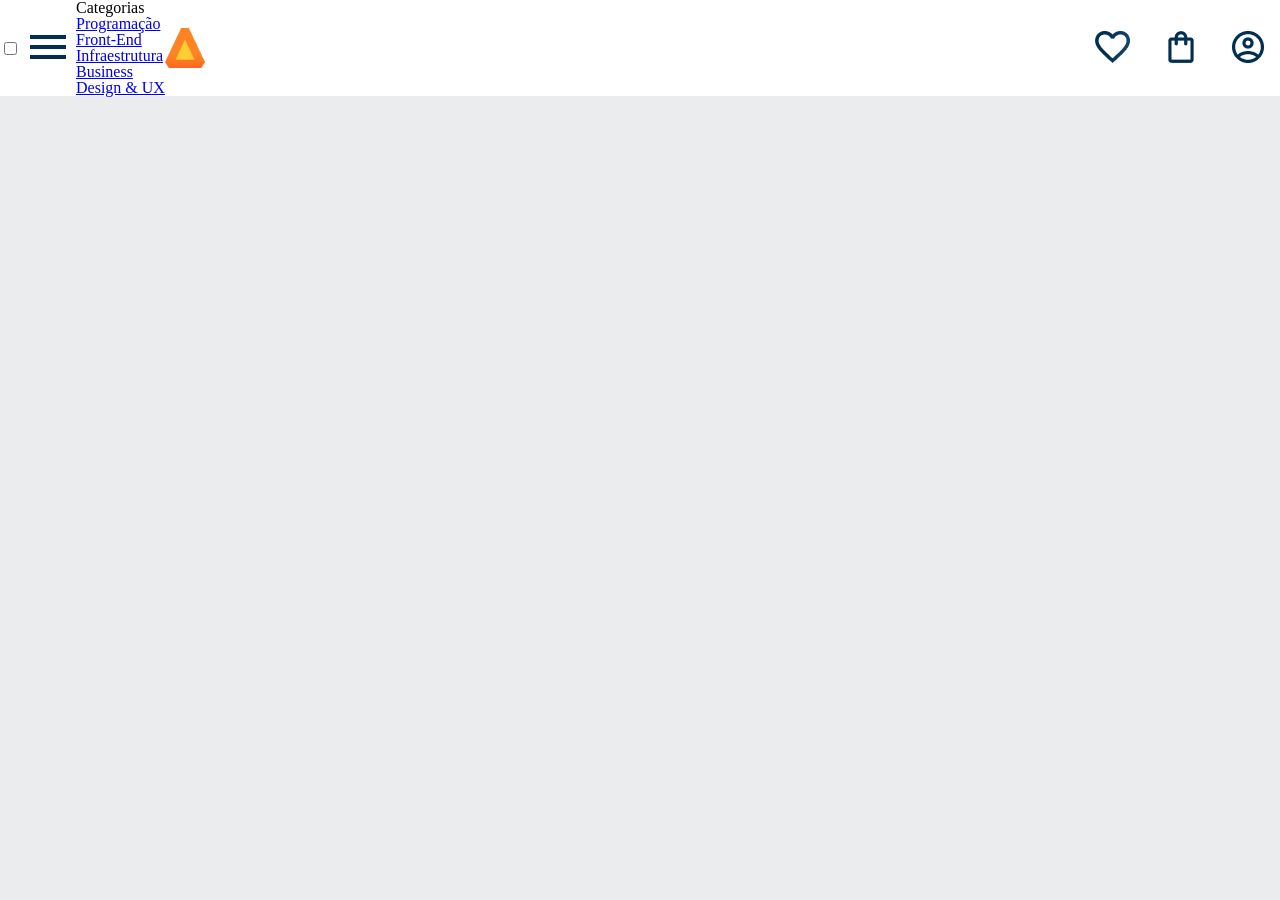
==== index.html @ ff4a8922 "Add files via upload" ====
<!DOCTYPE html>
<html lang="pt-br">
<head>
    <meta charset="UTF-8">
    <meta name="viewport" content="width=device-width, initial-scale=1.0">
    <title>Alura Books</title>
    <link rel="stylesheet" href="style.css">
    <link rel="stylesheet" href="reset.css">
</head>
<body>
    <header class="cabecalho">
        <div class="container">
            <input type="checkbox" id="menu" class="container-botao">
            <label for="menu">
                <span class="cabecalho-menu-hamburguer container-imagem"></span>
            </label>
            <ul class="lista-menu">
                <li class="lista-menu-titulo">Categorias</li>
                <li class="lista-item">
                     <a href="#" class="lista-menu-link">Programação</a>
                </li>
                <li class="lista-item">
                    <a href="#" class="lista-menu-link">Front-End</a>
               </li>
               <li class="lista-item">
                <a href="#" class="lista-menu-link">Infraestrutura</a>
           </li>
           <li class="lista-item">
            <a href="#" class="lista-menu-link">Business</a>
       </li>
       <li class="lista-item">
        <a href="#" class="lista-menu-link">Design & UX</a>
   </li>
            </ul>
            <img src="imagem/Logo.png" alt="Logo da AluraBooks">
         </div>
        <div class="container">
            <a href="#"><img src="imagem/Favoritos.png" alt="Meus Favoritos" class="container-imagem"></a>
            <a href="#"><img src="imagem/Sacola.png" alt="Minha Sacola" class="container-imagem"></a>
            <a href="#"><img src="imagem/Perfil.png" alt="Meu Perfil" class="container-imagem"></a>
         </div>
    </header>
</body>
</html>
---- style.css ----
@import url("styles/header.css");
:root{
    --cor-de-fundo: #EBECEE;
    --branco: #FFFFFF;
}
body {
    background-color: var(--cor-de-fundo);
}
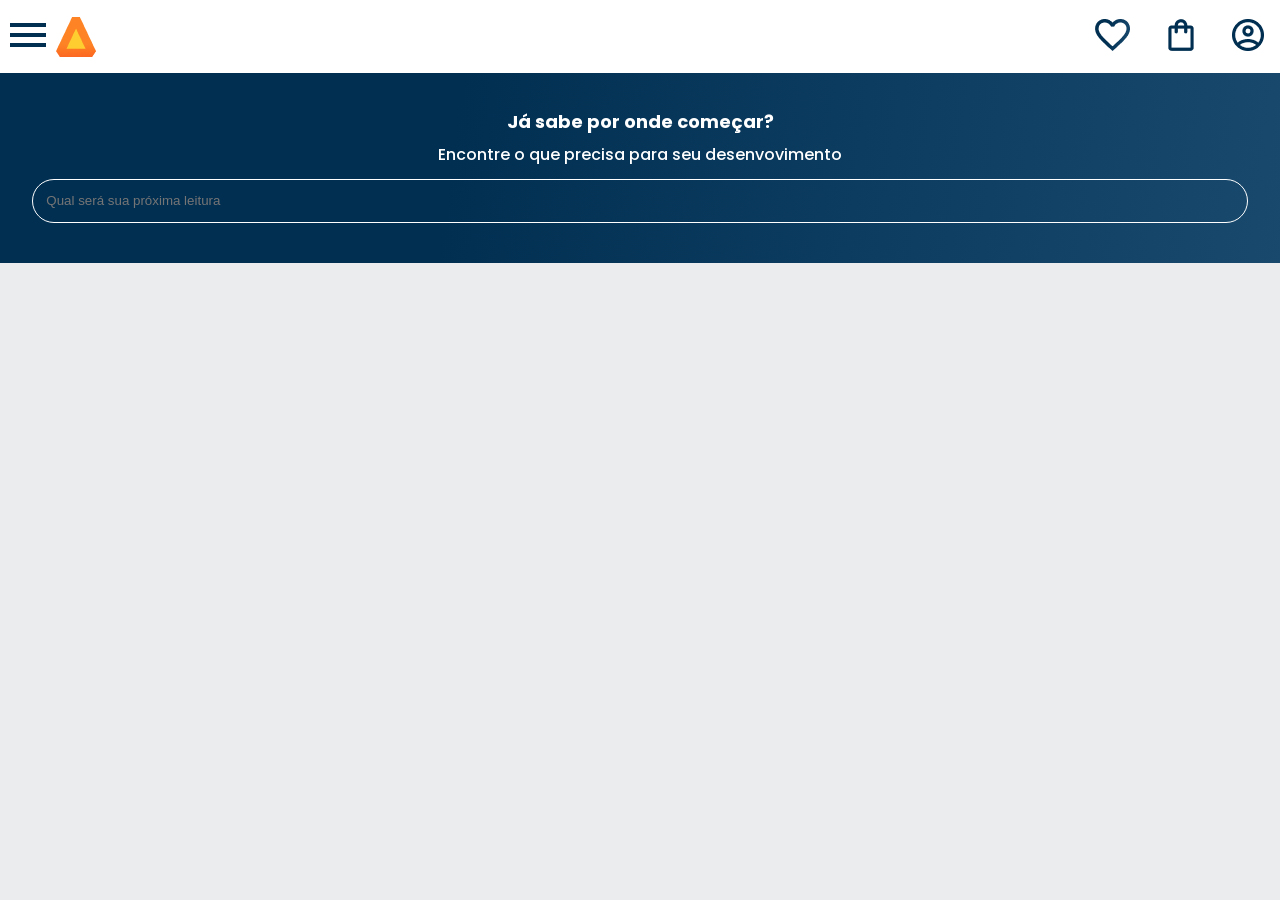
==== commit 1aeae7f6: "Add files via upload" ====
--- a/index.html
+++ b/index.html
@@ -4,8 +4,11 @@
     <meta charset="UTF-8">
     <meta name="viewport" content="width=device-width, initial-scale=1.0">
     <title>Alura Books</title>
+    <link rel="stylesheet" href="reset.css">
+    <link rel="preconnect" href="https://fonts.googleapis.com">
+    <link rel="preconnect" href="https://fonts.gstatic.com" crossorigin>
+    <link href="https://fonts.googleapis.com/css2?family=Poppins:ital,wght@0,100;0,200;0,300;0,400;0,500;0,600;0,700;0,800;0,900;1,100;1,200;1,300;1,400;1,500;1,600;1,700;1,800;1,900&display=swap" rel="stylesheet">  
     <link rel="stylesheet" href="style.css">
-    <link rel="stylesheet" href="reset.css">
 </head>
 <body>
     <header class="cabecalho">
@@ -40,5 +43,10 @@
             <a href="#"><img src="imagem/Perfil.png" alt="Meu Perfil" class="container-imagem"></a>
          </div>
     </header>
+    <section class="banner">
+        <h2 class="banner-titulo"> Já sabe por onde começar?</h2>
+        <p class="banner-texto">Encontre o que precisa para seu desenvovimento</p>
+        <input type="search" class="banner-pesquisa" placeholder="Qual será sua próxima leitura">
+    </section>
 </body>
 </html>
--- a/style.css
+++ b/style.css
@@ -1,9 +1,16 @@
 @import url("styles/header.css");
+@import url("styles/banner.css");
 :root{
     --cor-de-fundo: #EBECEE;
     --branco: #FFFFFF;
+    --laranja: #EB9B00;
+    --azul-degrade: linear-gradient(97.54deg, #002F52 35.49%, #326589  165.37%);
+    --fonte-principal:"Poppins";
 }
 body {
     background-color: var(--cor-de-fundo);
+    font-family: var(--fonte-principal);
+    font-size: 16px;
+    font-weight: 400;
 }
 
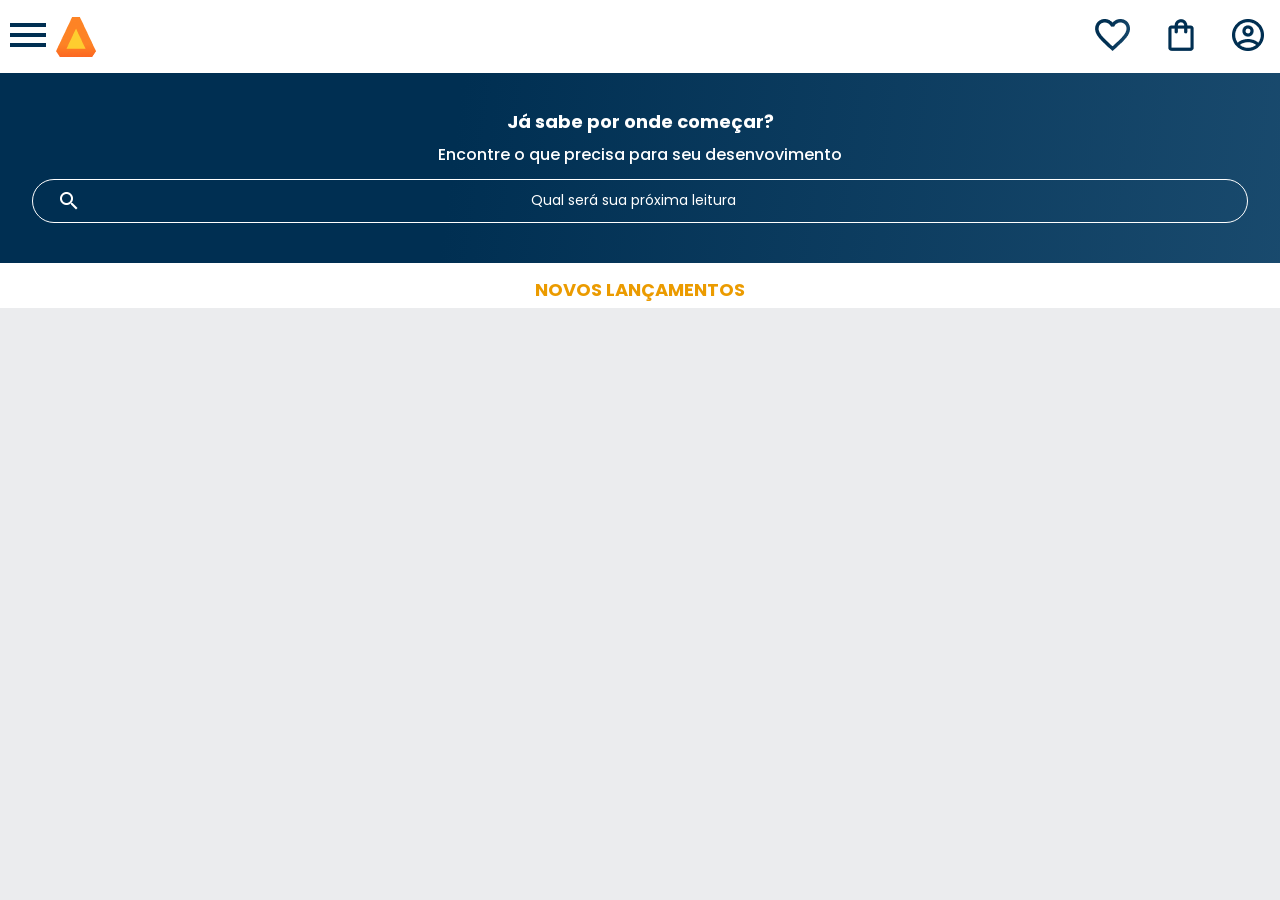
==== commit 480f54c3: "Add files via upload" ====
--- a/index.html
+++ b/index.html
@@ -48,5 +48,8 @@
         <p class="banner-texto">Encontre o que precisa para seu desenvovimento</p>
         <input type="search" class="banner-pesquisa" placeholder="Qual será sua próxima leitura">
     </section>
+    <section class="carrossel">
+        <h2 class="carrossel-titulo">Novos lançamentos</h2>
+    </section>
 </body>
 </html>
--- a/style.css
+++ b/style.css
@@ -1,5 +1,6 @@
 @import url("styles/header.css");
 @import url("styles/banner.css");
+@import url("styles/carrossel.css");
 :root{
     --cor-de-fundo: #EBECEE;
     --branco: #FFFFFF;
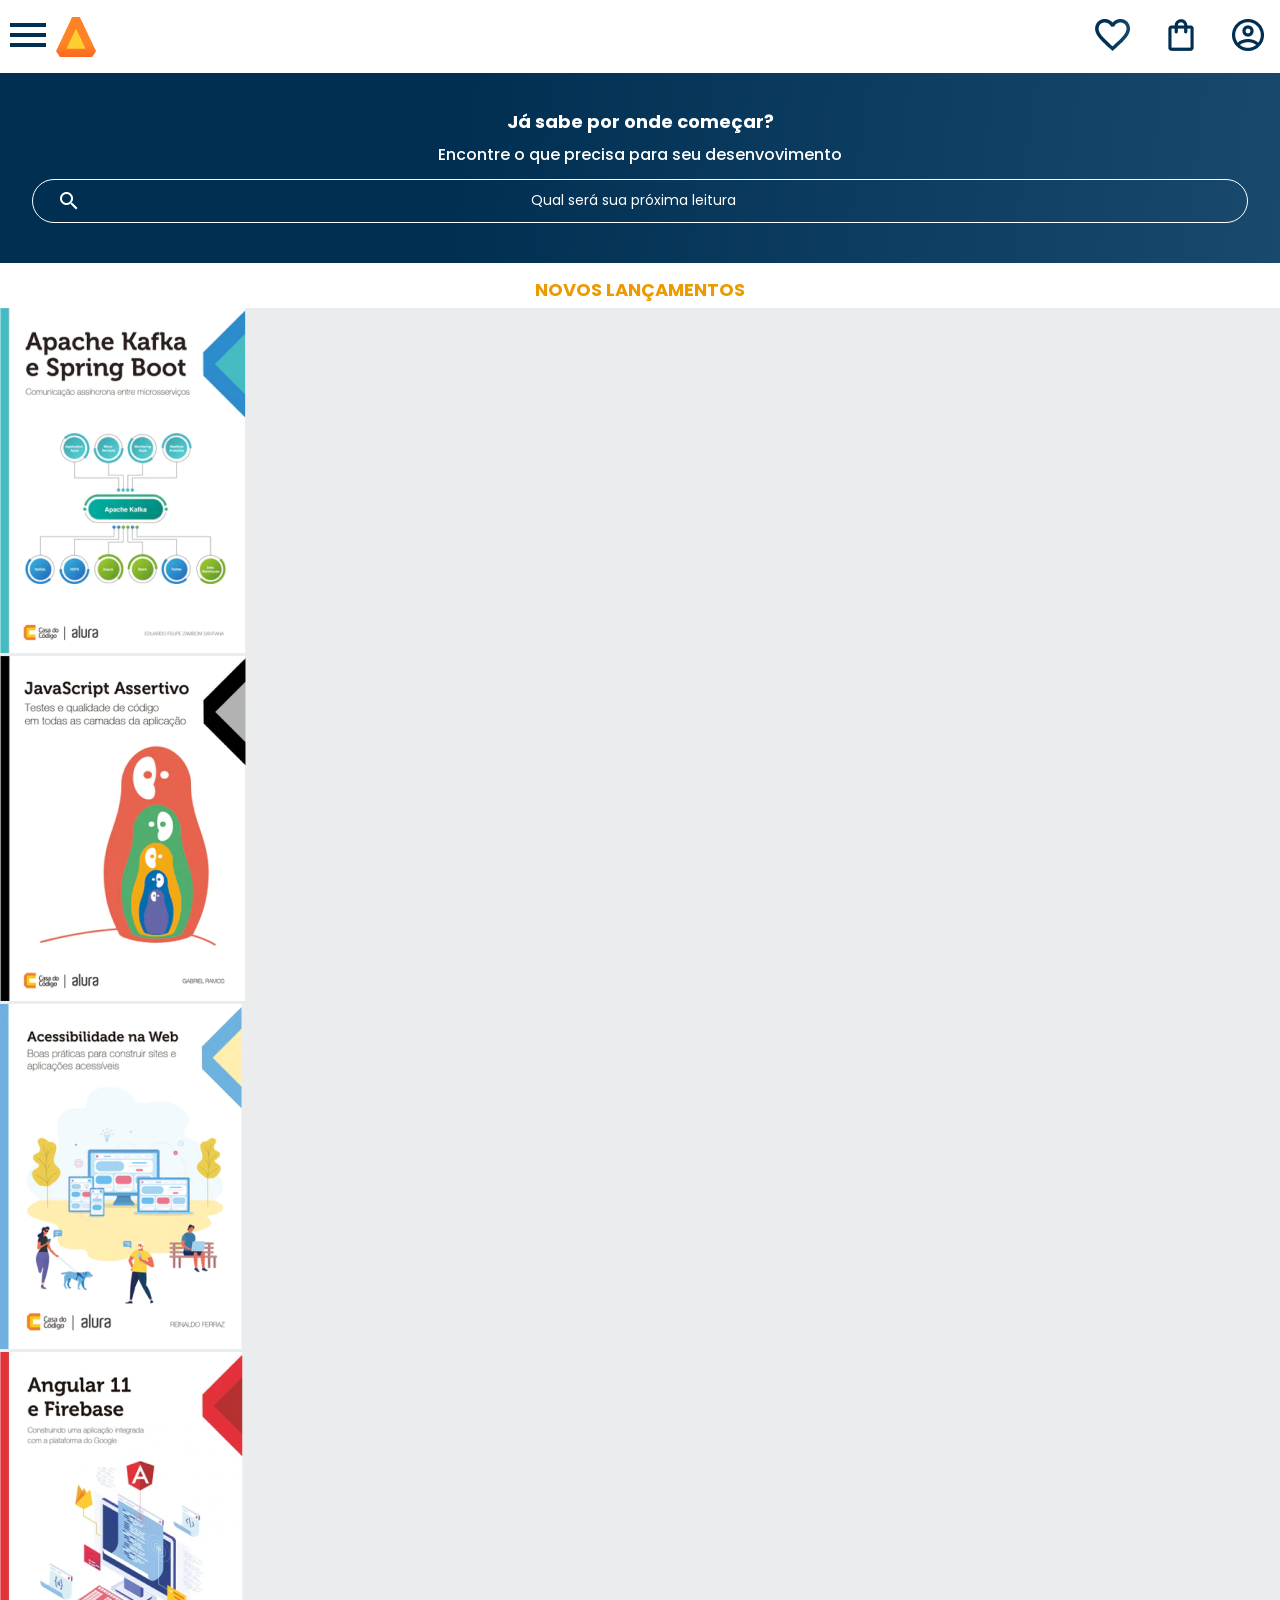
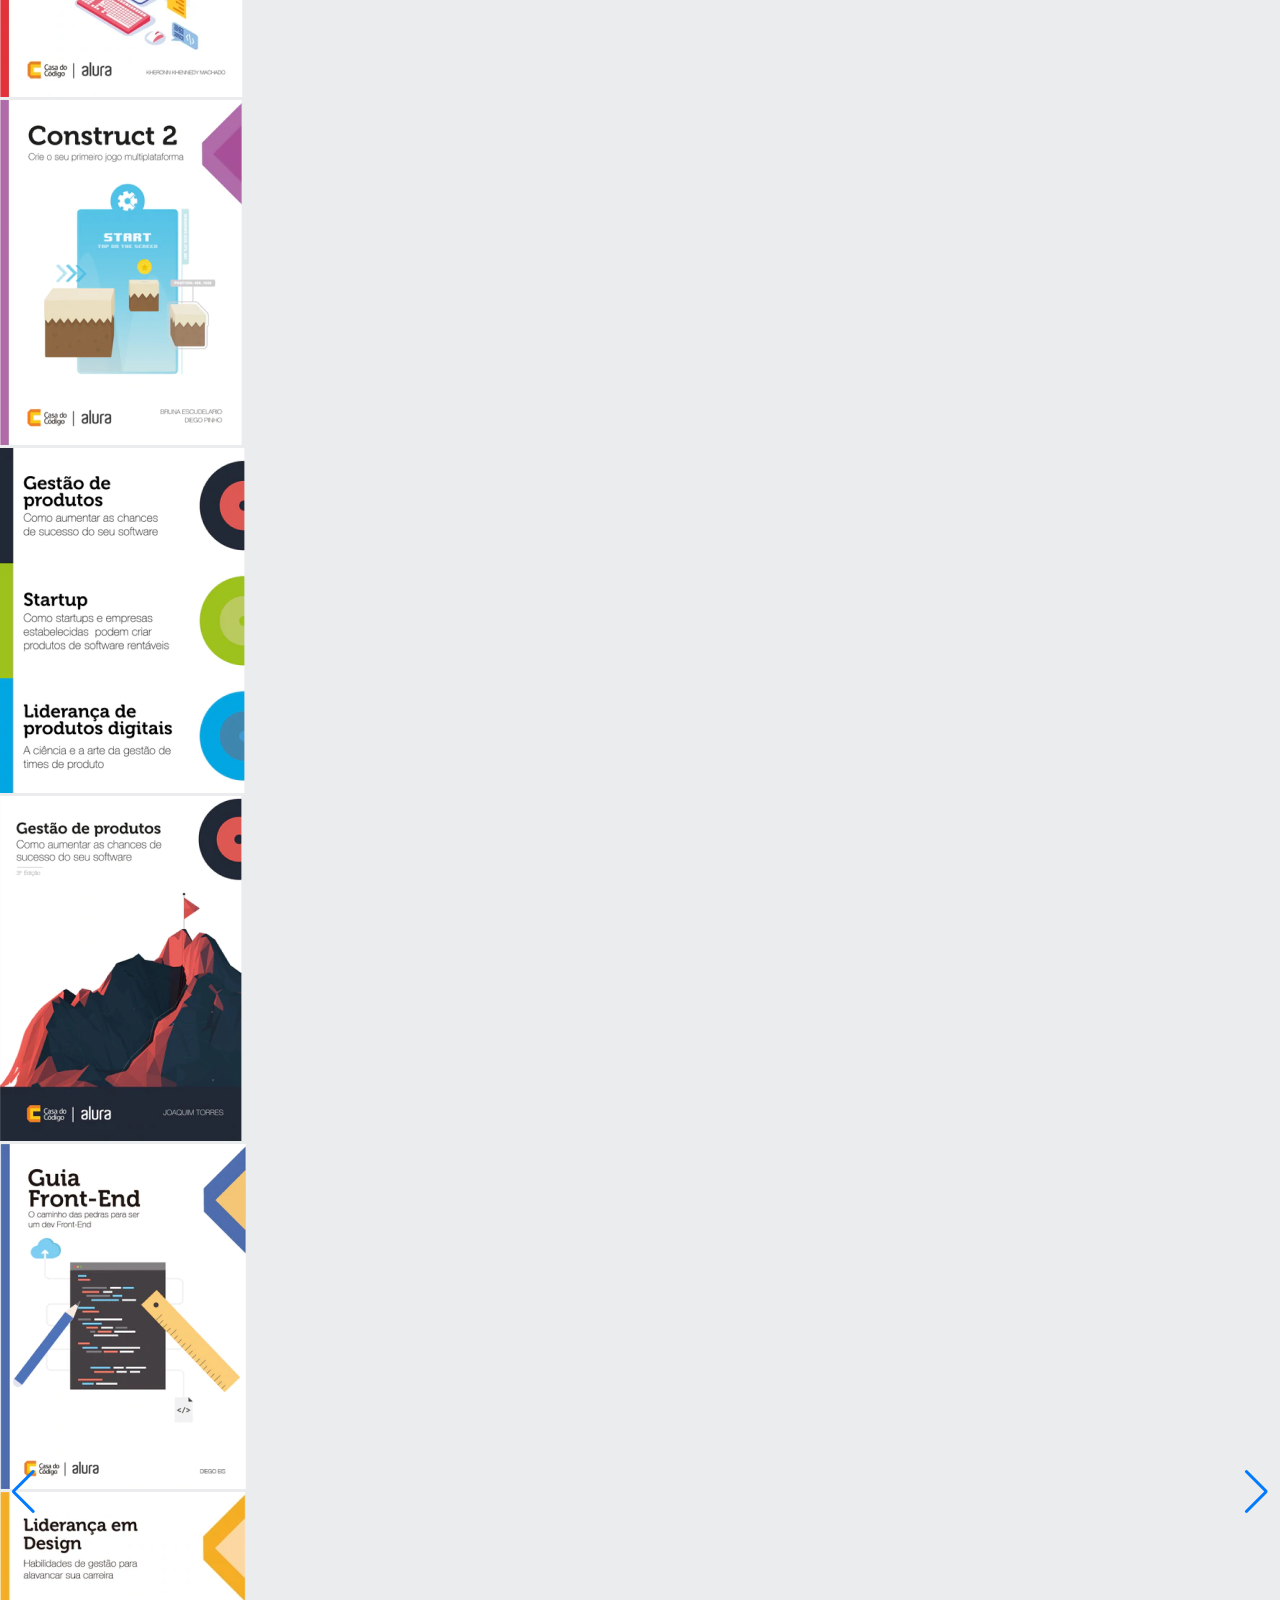
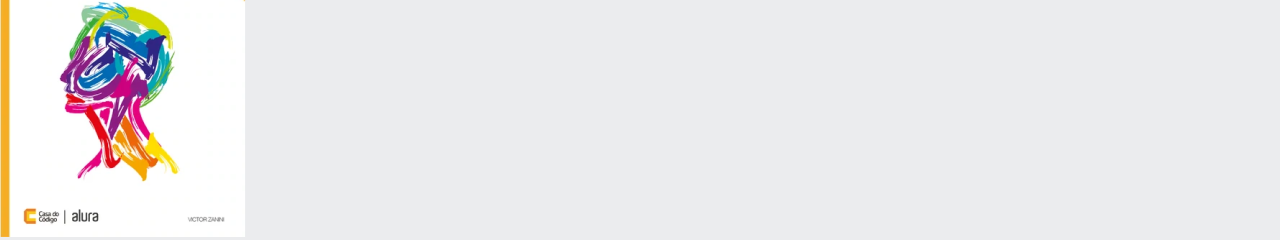
==== commit 0a9e9d16: "Add files via upload" ====
--- a/index.html
+++ b/index.html
@@ -1,5 +1,6 @@
 <!DOCTYPE html>
 <html lang="pt-br">
+
 <head>
     <meta charset="UTF-8">
     <meta name="viewport" content="width=device-width, initial-scale=1.0">
@@ -7,9 +8,13 @@
     <link rel="stylesheet" href="reset.css">
     <link rel="preconnect" href="https://fonts.googleapis.com">
     <link rel="preconnect" href="https://fonts.gstatic.com" crossorigin>
-    <link href="https://fonts.googleapis.com/css2?family=Poppins:ital,wght@0,100;0,200;0,300;0,400;0,500;0,600;0,700;0,800;0,900;1,100;1,200;1,300;1,400;1,500;1,600;1,700;1,800;1,900&display=swap" rel="stylesheet">  
+    <link
+        href="https://fonts.googleapis.com/css2?family=Poppins:ital,wght@0,100;0,200;0,300;0,400;0,500;0,600;0,700;0,800;0,900;1,100;1,200;1,300;1,400;1,500;1,600;1,700;1,800;1,900&display=swap"
+        rel="stylesheet">
+    <link rel="stylesheet" href="https://cdn.jsdelivr.net/npm/swiper@11/swiper-bundle.min.css" />
     <link rel="stylesheet" href="style.css">
 </head>
+
 <body>
     <header class="cabecalho">
         <div class="container">
@@ -20,28 +25,28 @@
             <ul class="lista-menu">
                 <li class="lista-menu-titulo">Categorias</li>
                 <li class="lista-item">
-                     <a href="#" class="lista-menu-link">Programação</a>
+                    <a href="#" class="lista-menu-link">Programação</a>
                 </li>
                 <li class="lista-item">
                     <a href="#" class="lista-menu-link">Front-End</a>
-               </li>
-               <li class="lista-item">
-                <a href="#" class="lista-menu-link">Infraestrutura</a>
-           </li>
-           <li class="lista-item">
-            <a href="#" class="lista-menu-link">Business</a>
-       </li>
-       <li class="lista-item">
-        <a href="#" class="lista-menu-link">Design & UX</a>
-   </li>
+                </li>
+                <li class="lista-item">
+                    <a href="#" class="lista-menu-link">Infraestrutura</a>
+                </li>
+                <li class="lista-item">
+                    <a href="#" class="lista-menu-link">Business</a>
+                </li>
+                <li class="lista-item">
+                    <a href="#" class="lista-menu-link">Design & UX</a>
+                </li>
             </ul>
             <img src="imagem/Logo.png" alt="Logo da AluraBooks">
-         </div>
+        </div>
         <div class="container">
             <a href="#"><img src="imagem/Favoritos.png" alt="Meus Favoritos" class="container-imagem"></a>
             <a href="#"><img src="imagem/Sacola.png" alt="Minha Sacola" class="container-imagem"></a>
             <a href="#"><img src="imagem/Perfil.png" alt="Meu Perfil" class="container-imagem"></a>
-         </div>
+        </div>
     </header>
     <section class="banner">
         <h2 class="banner-titulo"> Já sabe por onde começar?</h2>
@@ -50,6 +55,36 @@
     </section>
     <section class="carrossel">
         <h2 class="carrossel-titulo">Novos lançamentos</h2>
+        <div class="swiper">
+            <div class="swiper-wrapper">
+                <!-- Slides -->
+                <div class="swiper-slide"><img src="imagem/ApacheKafka.png" alt="Livro sobre Apache Kafka do AluraBooks"</div>
+                <div class="swiper-slide"><img src="imagem/Javascript.png" alt="Livro sobre Javascript do AluraBooks"</div>
+                <div class="swiper-slide"><img src="imagem/Acessibilidade.png" alt="Livro sobre Acessibilidade do AluraBooks"</div>
+                <div class="swiper-slide"><img src="imagem/Angular.png" alt="Livro sobre Angular do AluraBooks"</div>
+                <div class="swiper-slide"><img src="imagem/Construct2.png" alt="Livro sobre Construct2 do AluraBooks"</div>
+                <div class="swiper-slide"><img src="imagem/Gestão.png" alt="Livro sobre Gestão do AluraBooks"</div>
+                <div class="swiper-slide"><img src="imagem/Gestão2.png" alt="Livro sobre Gestão 2 do AluraBooks"</div>
+                <div class="swiper-slide"><img src="imagem/Guia Front-end.png" alt="Livro sobre Front-End do AluraBooks"</div>
+                <div class="swiper-slide"><img src="imagem/Liderança.png" alt="Livro sobre Liderança do AluraBooks"</div>
+            </div>
+            <!-- If we need pagination -->
+            <div class="swiper-pagination"></div>
+
+            <!-- If we need navigation buttons -->
+            <div class="swiper-button-prev"></div>
+            <div class="swiper-button-next"></div>
+
+            <!-- If we need scrollbar -->
+            <div class="swiper-scrollbar"></div>
+        </div>
     </section>
+    <script src="https://cdn.jsdelivr.net/npm/swiper@11/swiper-bundle.min.js"></script>
+    <script>
+    const swiper = new Swiper('.swiper', {
+        speed: 400,
+        spaceBetween: 100,
+      });</script>
 </body>
+
 </html>
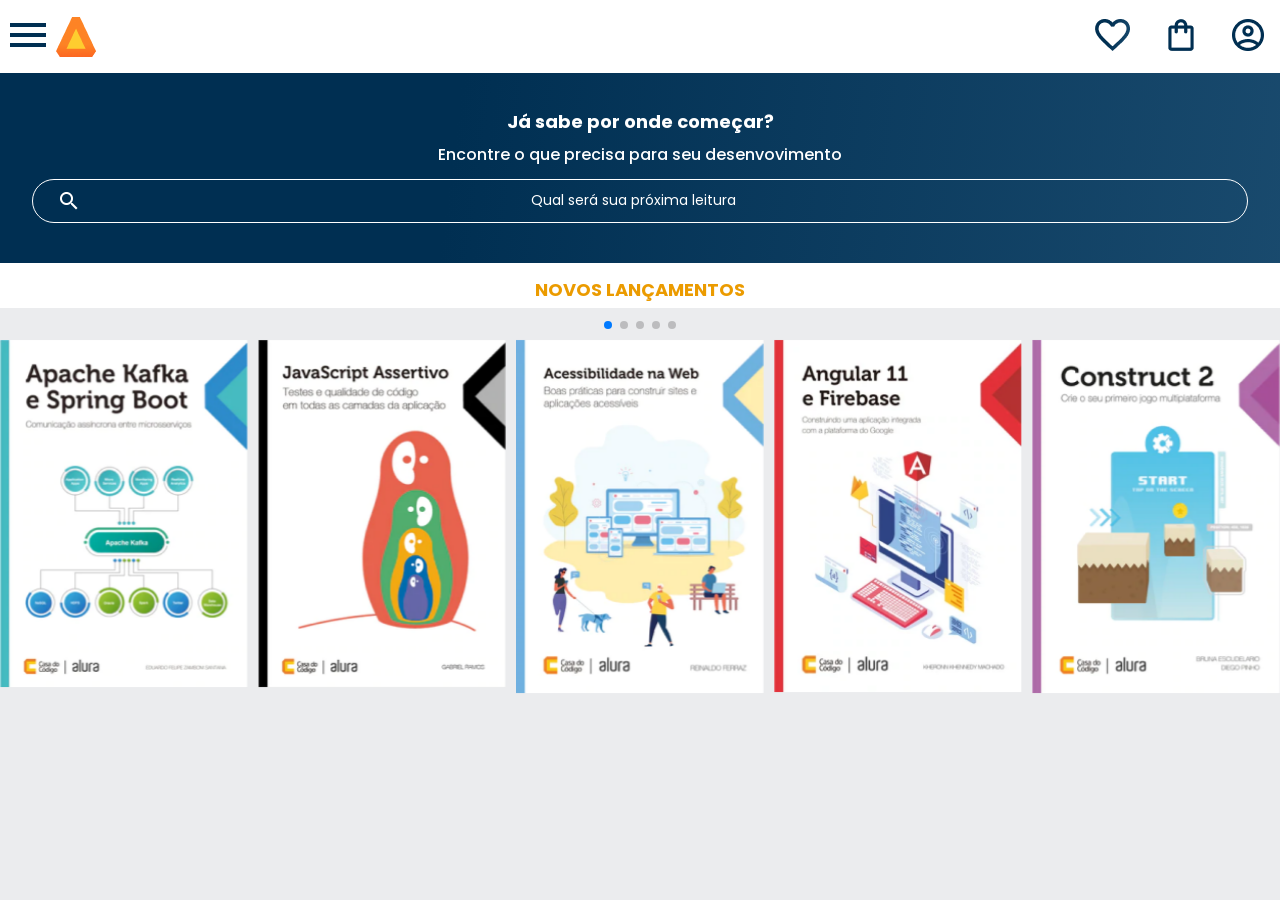
==== commit a4c3f9df: "Add files via upload" ====
--- a/index.html
+++ b/index.html
@@ -56,35 +56,40 @@
     <section class="carrossel">
         <h2 class="carrossel-titulo">Novos lançamentos</h2>
         <div class="swiper">
+            <div class="swiper-pagination"></div>
             <div class="swiper-wrapper">
                 <!-- Slides -->
-                <div class="swiper-slide"><img src="imagem/ApacheKafka.png" alt="Livro sobre Apache Kafka do AluraBooks"</div>
-                <div class="swiper-slide"><img src="imagem/Javascript.png" alt="Livro sobre Javascript do AluraBooks"</div>
-                <div class="swiper-slide"><img src="imagem/Acessibilidade.png" alt="Livro sobre Acessibilidade do AluraBooks"</div>
-                <div class="swiper-slide"><img src="imagem/Angular.png" alt="Livro sobre Angular do AluraBooks"</div>
-                <div class="swiper-slide"><img src="imagem/Construct2.png" alt="Livro sobre Construct2 do AluraBooks"</div>
-                <div class="swiper-slide"><img src="imagem/Gestão.png" alt="Livro sobre Gestão do AluraBooks"</div>
-                <div class="swiper-slide"><img src="imagem/Gestão2.png" alt="Livro sobre Gestão 2 do AluraBooks"</div>
-                <div class="swiper-slide"><img src="imagem/Guia Front-end.png" alt="Livro sobre Front-End do AluraBooks"</div>
-                <div class="swiper-slide"><img src="imagem/Liderança.png" alt="Livro sobre Liderança do AluraBooks"</div>
+                <div class="swiper-slide"><img src="imagem/ApacheKafka.png"
+                        alt="Livro sobre Apache Kafka do AluraBooks"></div>
+                <div class="swiper-slide"><img src="imagem/Javascript.png" alt="Livro sobre Javascript do AluraBooks">
+                </div>
+                <div class="swiper-slide"><img src="imagem/Acessibilidade.png"
+                        alt="Livro sobre Acessibilidade do AluraBooks"></div>
+                <div class="swiper-slide"><img src="imagem/Angular.png" alt="Livro sobre Angular do AluraBooks"></div>
+                <div class="swiper-slide"><img src="imagem/Construct2.png" alt="Livro sobre Construct2 do AluraBooks">
+                </div>
+                <div class="swiper-slide"><img src="imagem/Gestão.png" alt="Livro sobre Gestão do AluraBooks"></div>
+                <div class="swiper-slide"><img src="imagem/Gestão2.png" alt="Livro sobre Gestão 2 do AluraBooks"></div>
+                <div class="swiper-slide"><img src="imagem/Guia Front-end.png"
+                        alt="Livro sobre Front-End do AluraBooks"></div>
+                <div class="swiper-slide"><img src="imagem/Liderança.png" alt="Livro sobre Liderança do AluraBooks">
+                </div>
             </div>
-            <!-- If we need pagination -->
-            <div class="swiper-pagination"></div>
-
-            <!-- If we need navigation buttons -->
+    
             <div class="swiper-button-prev"></div>
             <div class="swiper-button-next"></div>
-
-            <!-- If we need scrollbar -->
-            <div class="swiper-scrollbar"></div>
         </div>
     </section>
     <script src="https://cdn.jsdelivr.net/npm/swiper@11/swiper-bundle.min.js"></script>
     <script>
-    const swiper = new Swiper('.swiper', {
-        speed: 400,
-        spaceBetween: 100,
-      });</script>
+        const swiper = new Swiper('.swiper', {
+            spaceBetween: 10,
+            slidesPerView: 5,
+            pagination: {
+                el: '.swiper-pagination',
+                type: 'bullets',
+            },
+        });</script>
 </body>
 
 </html>
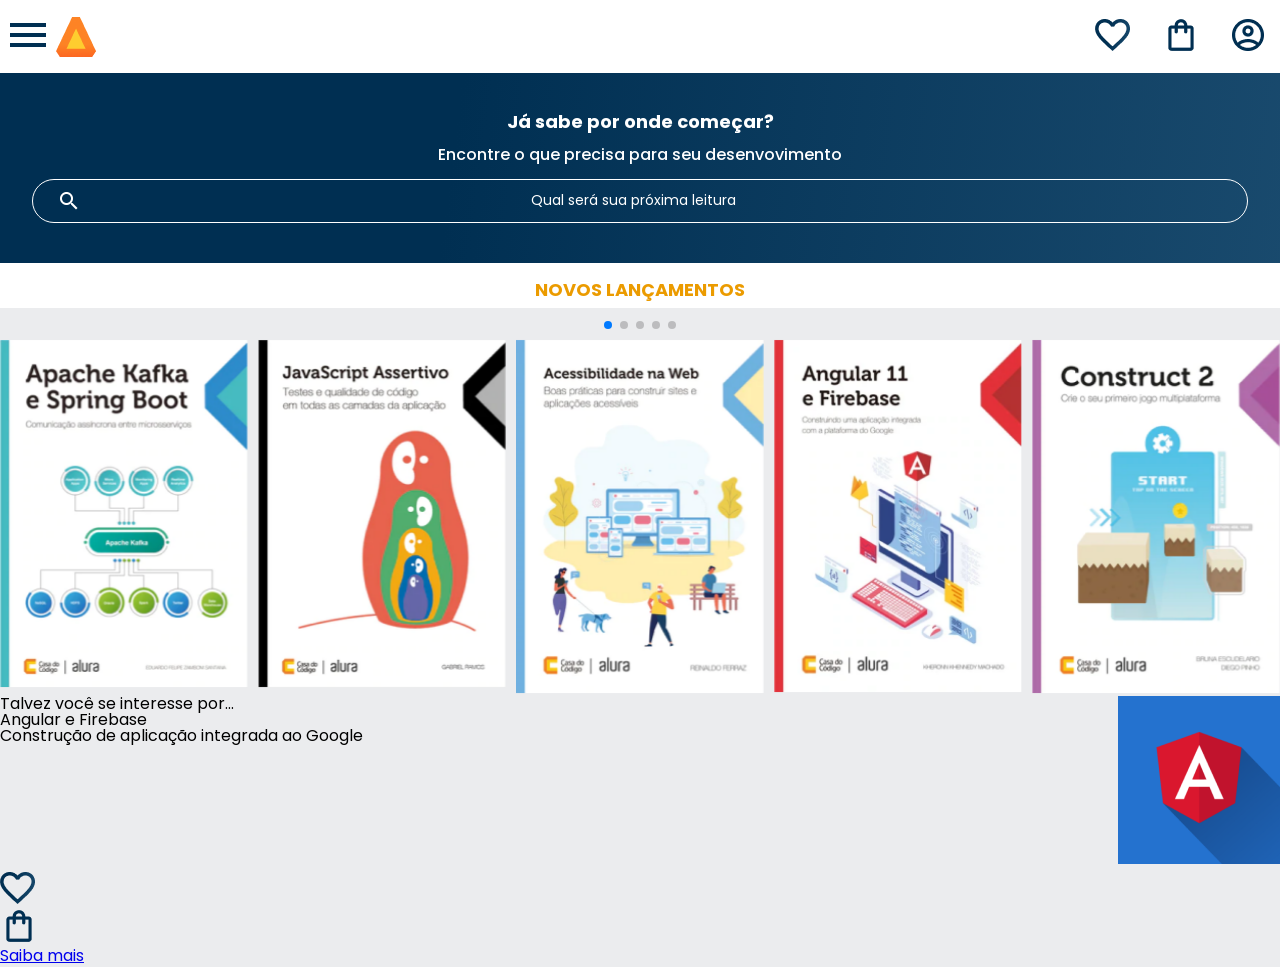
==== commit 5480f4e0: "Add files via upload" ====
--- a/index.html
+++ b/index.html
@@ -75,10 +75,26 @@
                 <div class="swiper-slide"><img src="imagem/Liderança.png" alt="Livro sobre Liderança do AluraBooks">
                 </div>
             </div>
-    
             <div class="swiper-button-prev"></div>
             <div class="swiper-button-next"></div>
         </div>
+<div class="card">
+    <div class="card-descricao">
+        <div class="descricao">
+            <h3 class="descricao-titulo">Talvez você se interesse por...</h3>
+            <h2 class="descricao-titulo-livro">Angular e Firebase</h2>
+            <p class="descricao-teste">Construção de aplicação integrada ao Google</p>
+        </div>
+        <img src="./imagem/Angular2.png" class="descricao-imagem">
+    </div>
+    <div class="card-botoes">
+        <ul class="botoes">
+        <li class="botoes-item"><img src="./imagem/Favoritos.png" alt="Favoritar livro"></li>
+        <li class="botoes-item"><img src="./imagem/Sacola.png" alt="Adicionar à sacola"></li>
+        </ul>
+        <a href="#" class="botoes-ancora">Saiba mais</a>
+    </div>
+</div>
     </section>
     <script src="https://cdn.jsdelivr.net/npm/swiper@11/swiper-bundle.min.js"></script>
     <script>
--- a/style.css
+++ b/style.css
@@ -14,4 +14,8 @@
     font-size: 16px;
     font-weight: 400;
 }
-
+.card-descricao{
+    display: flex;
+    justify-content: space-between;
+    margin-bottom: 0.5em;
+}
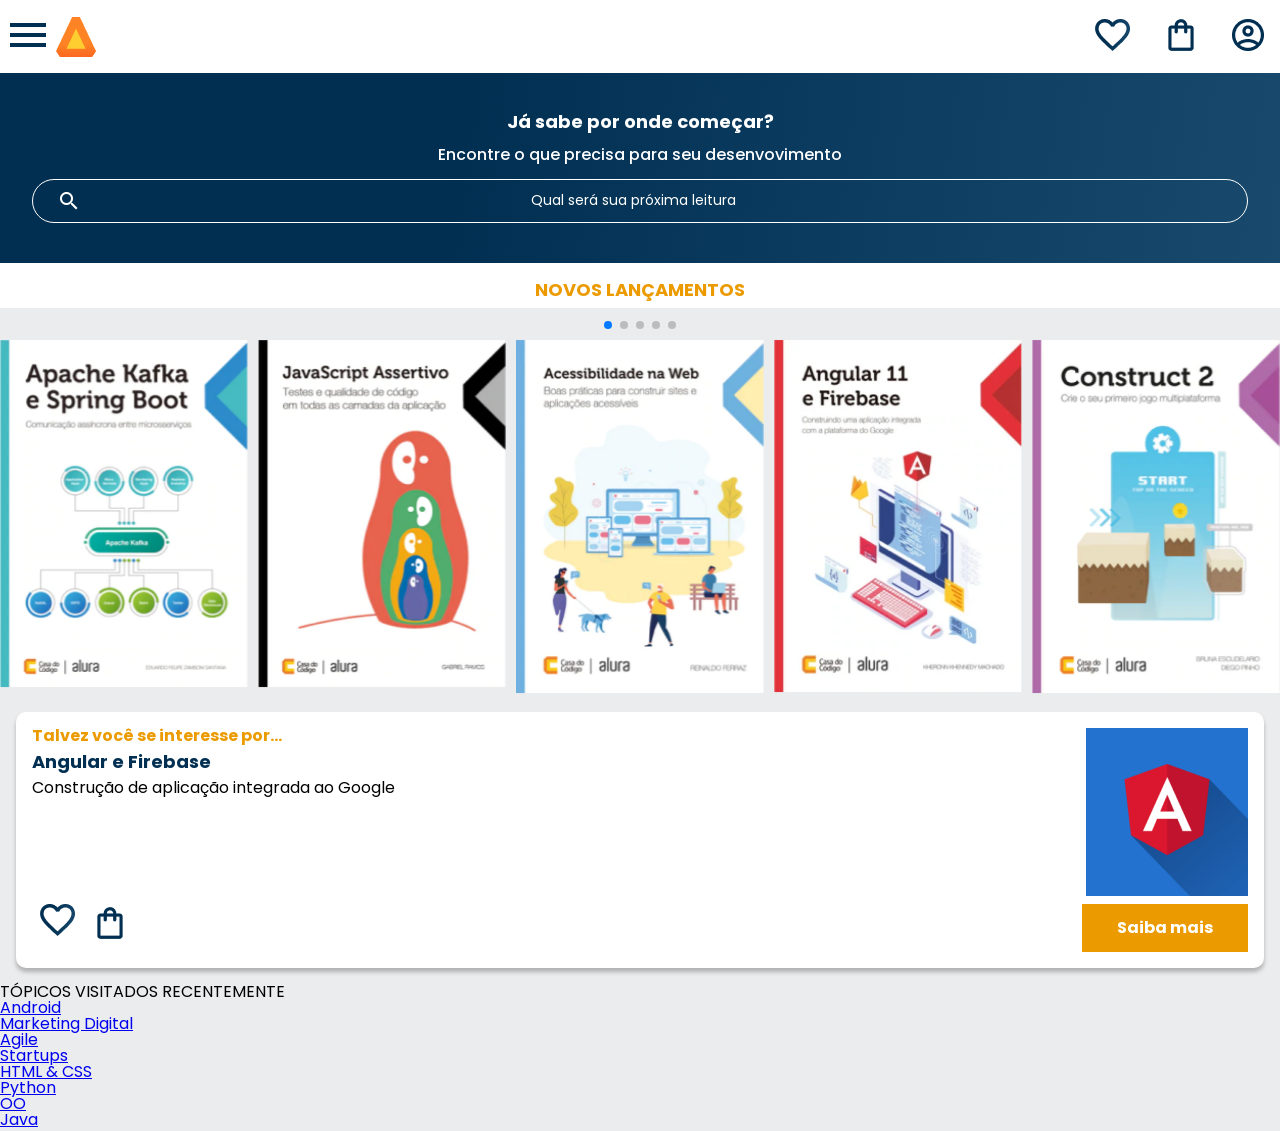
==== commit 467939f5: "Add files via upload" ====
--- a/index.html
+++ b/index.html
@@ -96,6 +96,35 @@
     </div>
 </div>
     </section>
+    <section class="topicos">
+        <h2 class="topico-titulo">TÓPICOS VISITADOS RECENTEMENTE</h2>
+        <ul class="topicos-lista">
+            <li class="topicos-item">
+                <a href="#" class="topicos-link">Android</a>
+            </li>
+            <li class="topicos-item">
+                <a href="#" class="topicos-link">Marketing Digital</a>
+            </li>
+            <li class="topicos-item">
+                <a href="#" class="topicos-link">Agile</a>
+            </li>
+            <li class="topicos-item">
+                <a href="#" class="topicos-link">Startups</a>
+            </li>
+            <li class="topicos-item">
+                <a href="#" class="topicos-link">HTML & CSS</a>
+            </li>
+            <li class="topicos-item">
+                <a href="#" class="topicos-link">Python</a>
+            </li>
+            <li class="topicos-item">
+                <a href="#" class="topicos-link">OO</a>
+            </li>
+            <li class="topicos-item">
+                <a href="#" class="topicos-link">Java</a>
+            </li>
+        </ul>
+    </section>
     <script src="https://cdn.jsdelivr.net/npm/swiper@11/swiper-bundle.min.js"></script>
     <script>
         const swiper = new Swiper('.swiper', {
--- a/style.css
+++ b/style.css
@@ -6,6 +6,7 @@
     --branco: #FFFFFF;
     --laranja: #EB9B00;
     --azul-degrade: linear-gradient(97.54deg, #002F52 35.49%, #326589  165.37%);
+    --azul:#002F52;
     --fonte-principal:"Poppins";
 }
 body {
@@ -18,4 +19,4 @@
     display: flex;
     justify-content: space-between;
     margin-bottom: 0.5em;
-}
+}
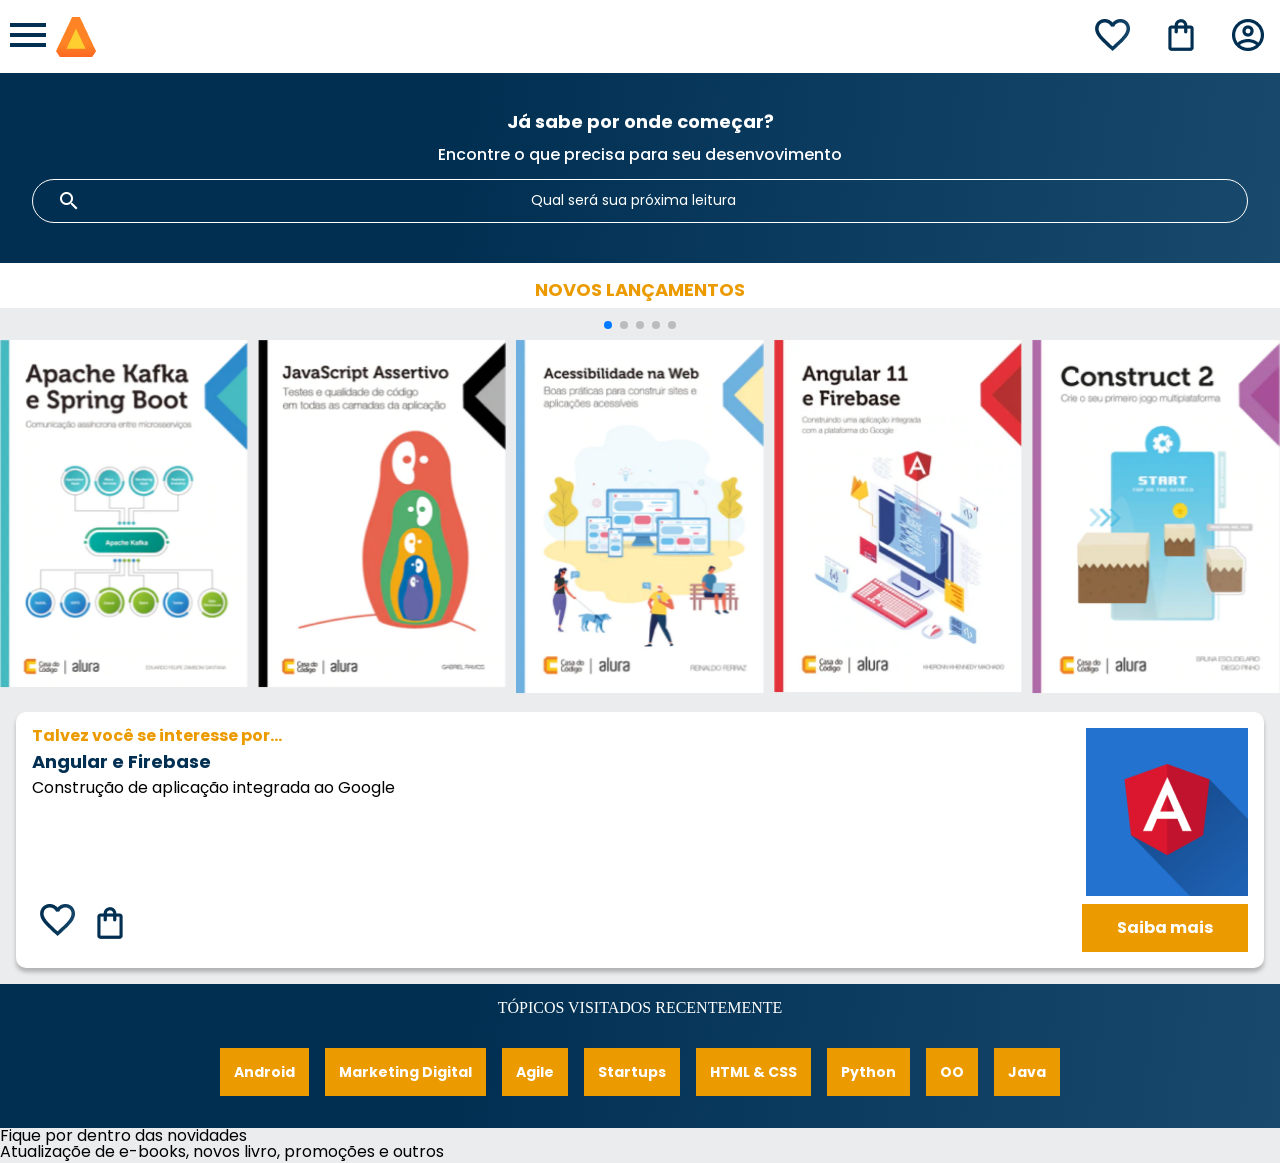
==== commit 2ac2838d: "Add files via upload" ====
--- a/index.html
+++ b/index.html
@@ -97,7 +97,7 @@
 </div>
     </section>
     <section class="topicos">
-        <h2 class="topico-titulo">TÓPICOS VISITADOS RECENTEMENTE</h2>
+        <h2 class="topicos-titulo">TÓPICOS VISITADOS RECENTEMENTE</h2>
         <ul class="topicos-lista">
             <li class="topicos-item">
                 <a href="#" class="topicos-link">Android</a>
@@ -125,6 +125,10 @@
             </li>
         </ul>
     </section>
+    <section class="contato"> 
+        <h2 class="contato-titulo"> Fique por dentro das novidades</h2>
+        <p class="contato-texto">Atualizaçõe de e-books, novos livro, promoções e outros</p>
+    </section>
     <script src="https://cdn.jsdelivr.net/npm/swiper@11/swiper-bundle.min.js"></script>
     <script>
         const swiper = new Swiper('.swiper', {
--- a/style.css
+++ b/style.css
@@ -1,6 +1,7 @@
 @import url("styles/header.css");
 @import url("styles/banner.css");
 @import url("styles/carrossel.css");
+@import url("styles/topicos.css");
 :root{
     --cor-de-fundo: #EBECEE;
     --branco: #FFFFFF;
